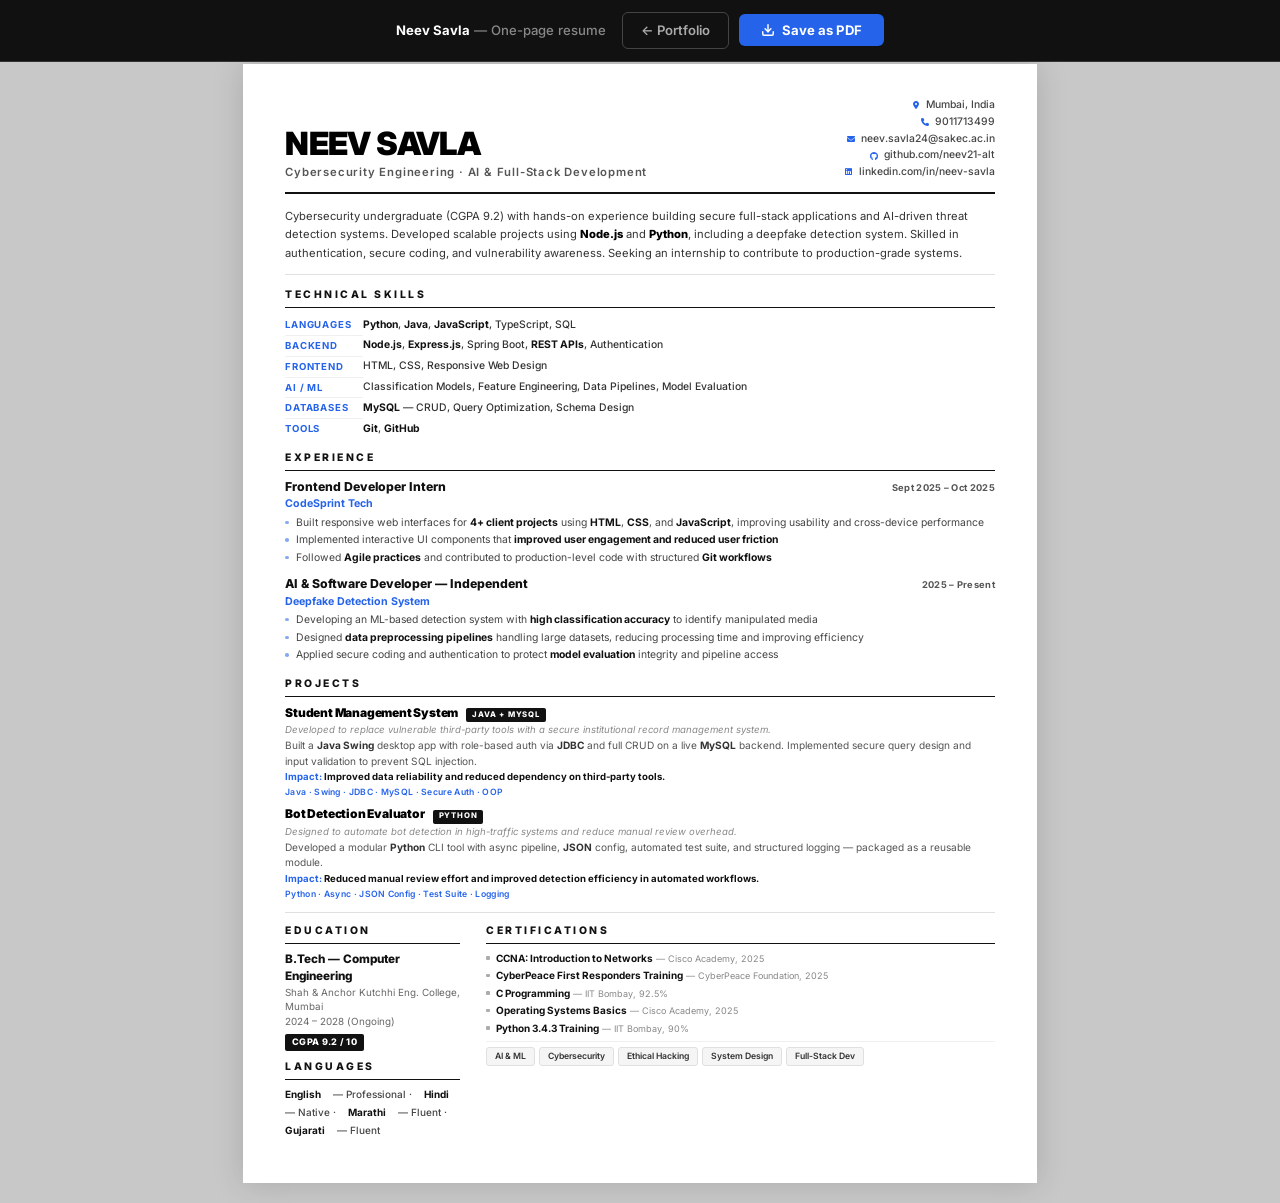
==== resume.html @ dff1e531 "feat: complete portfolio overhaul — new UI, skills section, certifications, resume page" ====
<!DOCTYPE html>
<html lang="en">
<head>
<meta charset="UTF-8">
<meta name="viewport" content="width=device-width, initial-scale=1.0">
<title>Neev Savla — Resume</title>
<link href="https://fonts.googleapis.com/css2?family=Inter:wght@300;400;500;600;700;800;900&display=swap" rel="stylesheet">
<link rel="stylesheet" href="https://cdnjs.cloudflare.com/ajax/libs/font-awesome/6.5.0/css/all.min.css">
<style>
  *{margin:0;padding:0;box-sizing:border-box}

  body{
    font-family:'Inter',sans-serif;
    background:#c8c8c8;
    color:#1a1a1a;
    line-height:1.42;
    -webkit-font-smoothing:antialiased;
  }

  .bar{
    position:fixed;top:0;left:0;right:0;z-index:100;
    display:flex;align-items:center;justify-content:center;gap:16px;
    padding:12px 24px;
    background:#111;border-bottom:1px solid #333;
  }
  .bar span{color:#888;font-size:.82rem;font-weight:500}
  .bar span b{color:#fff}
  .bar-btns { display:flex; gap:10px; align-items:center; }
  .btn-dl{
    display:inline-flex;align-items:center;gap:7px;
    padding:8px 22px;border-radius:6px;border:none;
    background:#2563eb;color:#fff;
    font-family:'Inter',sans-serif;font-size:.82rem;font-weight:700;
    cursor:pointer;transition:all .2s;text-decoration:none;
  }
  .btn-dl:hover{background:#1d4ed8;transform:translateY(-1px)}
  .btn-back{
    display:inline-flex;align-items:center;gap:7px;
    padding:8px 18px;border-radius:6px;border:1px solid #444;
    background:transparent;color:#aaa;
    font-family:'Inter',sans-serif;font-size:.82rem;font-weight:600;
    cursor:pointer;transition:all .2s;text-decoration:none;
  }
  .btn-back:hover{border-color:#888;color:#fff}

  .wrap{display:flex;justify-content:center;padding:64px 12px 20px}

  .resume{
    width:210mm;
    background:#fff;
    box-shadow:0 1px 30px rgba(0,0,0,.15);
    padding:34px 42px 36px;
    display:flex;flex-direction:column;
  }

  .hd{margin-bottom:13px;padding-bottom:12px;border-bottom:2.5px solid #111}
  .hd-row{display:flex;justify-content:space-between;align-items:flex-end;gap:16px}
  .hd-name{font-size:24pt;font-weight:900;color:#000;letter-spacing:-.6px;line-height:1}
  .hd-sub{font-size:8.5pt;font-weight:600;color:#555;margin-top:4px;letter-spacing:.8px}
  .hd-contact{
    display:flex;flex-direction:column;align-items:flex-end;gap:2px;
    font-size:7.8pt;color:#444;font-weight:500;text-align:right;
  }
  .hd-contact span{display:flex;align-items:center;gap:5px}
  .hd-contact i{font-size:6pt;color:#2563eb;width:10px;text-align:center;flex-shrink:0}
  .hd-contact a{color:#444;text-decoration:none}

  .summary{
    font-size:8.4pt;color:#333;line-height:1.65;
    margin-bottom:13px;
    padding-bottom:12px;
    border-bottom:1px solid #e0e0e0;
  }
  .summary b{color:#000;font-weight:800}

  .sec{margin-bottom:12px}
  .sec:last-child{margin-bottom:0}
  .sec-h{
    font-size:7.8pt;font-weight:800;
    text-transform:uppercase;letter-spacing:2.5px;
    color:#111;
    margin-bottom:7px;
    padding-bottom:4px;
    border-bottom:1.5px solid #111;
  }

  .sk-table{width:100%;border-collapse:collapse}
  .sk-table tr{vertical-align:top}
  .sk-table td{padding:2px 0;font-size:7.8pt;line-height:1.55}
  .sk-table td:first-child{
    width:76px;font-weight:700;color:#2563eb;
    font-size:7.2pt;text-transform:uppercase;letter-spacing:.8px;
    padding-right:12px;padding-top:3px;
  }
  .sk-table td:last-child{color:#333;font-weight:500}
  .sk-table td:last-child b{color:#111;font-weight:700}
  .sk-table tr+tr td:first-child{border-top:1px solid #f0f0f0}

  .exp{margin-bottom:9px}
  .exp:last-child{margin-bottom:0}
  .exp-top{display:flex;justify-content:space-between;align-items:baseline;gap:10px}
  .exp-role{font-size:9.2pt;font-weight:800;color:#111}
  .exp-date{
    font-size:7pt;font-weight:700;color:#555;
    white-space:nowrap;letter-spacing:.3px;
  }
  .exp-org{font-size:8pt;font-weight:700;color:#2563eb;margin:1px 0 3px}
  .exp ul{list-style:none;padding:0}
  .exp li{
    font-size:7.8pt;color:#444;line-height:1.6;
    padding-left:11px;position:relative;margin-bottom:1px;
  }
  .exp li::before{
    content:'';position:absolute;left:0;top:6px;
    width:3.5px;height:3.5px;border-radius:50%;
    background:#2563eb;opacity:.55;
  }
  .exp li b{color:#111;font-weight:700}

  .pj{margin-bottom:7px}
  .pj:last-child{margin-bottom:0}
  .pj-head{display:flex;align-items:baseline;gap:8px;margin-bottom:1px}
  .pj-name{font-size:9pt;font-weight:900;color:#000;letter-spacing:-.2px}
  .pj-tag{
    font-size:5.8pt;font-weight:800;
    padding:1.5px 6px;border-radius:2px;
    background:#111;color:#fff;
    text-transform:uppercase;letter-spacing:.8px;
    white-space:nowrap;
  }
  .pj-purpose{font-size:7.2pt;color:#888;font-style:italic;margin-bottom:1px;line-height:1.45}
  .pj-desc{font-size:7.6pt;color:#555;line-height:1.55}
  .pj-desc b{color:#333;font-weight:700}
  .pj-tech{
    font-size:6.5pt;font-weight:600;color:#2563eb;
    margin-top:2px;letter-spacing:.3px;
  }
  .pj-impact{font-size:7.2pt;color:#111;font-weight:700;margin-top:1px}
  .pj-impact span{color:#2563eb}

  .bottom{
    margin-top:auto;
    display:grid;
    grid-template-columns:175px 1fr;
    gap:0 26px;
    padding-top:11px;
    border-top:1px solid #e0e0e0;
    padding-bottom:10px;
  }
  .edu-degree{font-size:8.8pt;font-weight:800;color:#111}
  .edu-school{font-size:7.4pt;color:#666;line-height:1.45;margin-top:1px}
  .edu-gpa{
    display:inline-block;font-size:6.8pt;font-weight:800;
    padding:2px 7px;border-radius:2px;
    background:#111;color:#fff;
    margin-top:3px;letter-spacing:.3px;
  }
  .lang-inline{
    display:flex;flex-wrap:wrap;gap:4px 12px;
    font-size:7.5pt;color:#444;font-weight:500;
  }
  .lang-inline span{color:#111;font-weight:700}

  .cert-item{
    font-size:7.5pt;color:#444;line-height:1.55;
    padding-left:10px;position:relative;margin-bottom:2px;
  }
  .cert-item:last-child{margin-bottom:0}
  .cert-item::before{
    content:'';position:absolute;left:0;top:5.5px;
    width:3.5px;height:3.5px;border-radius:1px;
    background:#111;opacity:.35;
  }
  .cert-item b{color:#111;font-weight:700}
  .cert-sub{color:#888;font-weight:400;font-size:6.8pt}

  .int-row{
    display:flex;flex-wrap:wrap;gap:4px;margin-top:5px;
    padding-top:5px;border-top:1px solid #f0f0f0;
  }
  .int-chip{
    font-size:6.5pt;font-weight:600;
    padding:2px 8px;border-radius:3px;
    background:#f5f5f5;color:#333;
    border:1px solid #e0e0e0;
  }

  @media print{
    body{background:#fff}
    .bar{display:none!important}
    .wrap{padding:0}
    .resume{box-shadow:none;width:100%;padding:10mm 14mm}
    .hd-contact a{color:#444}
    @page{size:A4;margin:0}
  }
</style>
</head>
<body>

<div class="bar">
  <span><b>Neev Savla</b> — One-page resume</span>
  <div class="bar-btns">
    <a href="index.html" class="btn-back">← Portfolio</a>
    <button class="btn-dl" onclick="window.print()">
      <svg width="14" height="14" viewBox="0 0 24 24" fill="none" stroke="currentColor" stroke-width="2.5" stroke-linecap="round" stroke-linejoin="round"><path d="M21 15v4a2 2 0 0 1-2 2H5a2 2 0 0 1-2-2v-4"/><polyline points="7 10 12 15 17 10"/><line x1="12" y1="15" x2="12" y2="3"/></svg>
      Save as PDF
    </button>
  </div>
</div>

<div class="wrap">
<div class="resume">

  <div class="hd">
    <div class="hd-row">
      <div>
        <div class="hd-name">NEEV SAVLA</div>
        <div class="hd-sub">Cybersecurity Engineering · AI &amp; Full-Stack Development</div>
      </div>
      <div class="hd-contact">
        <span><i class="fa-solid fa-location-dot"></i> Mumbai, India</span>
        <span><i class="fa-solid fa-phone"></i> 9011713499</span>
        <span><i class="fa-solid fa-envelope"></i> neev.savla24@sakec.ac.in</span>
        <span><i class="fa-brands fa-github"></i> github.com/neev21-alt</span>
        <span><i class="fa-brands fa-linkedin"></i> linkedin.com/in/neev-savla</span>
      </div>
    </div>
  </div>

  <p class="summary">
    Cybersecurity undergraduate (CGPA 9.2) with hands-on experience building secure full-stack applications and AI-driven threat detection systems. Developed scalable projects using <b>Node.js</b> and <b>Python</b>, including a deepfake detection system. Skilled in authentication, secure coding, and vulnerability awareness. Seeking an internship to contribute to production-grade systems.
  </p>

  <div class="sec">
    <div class="sec-h">Technical Skills</div>
    <table class="sk-table">
      <tr>
        <td>Languages</td>
        <td><b>Python</b>, <b>Java</b>, <b>JavaScript</b>, TypeScript, SQL</td>
      </tr>
      <tr>
        <td>Backend</td>
        <td><b>Node.js</b>, <b>Express.js</b>, Spring Boot, <b>REST APIs</b>, Authentication</td>
      </tr>
      <tr>
        <td>Frontend</td>
        <td>HTML, CSS, Responsive Web Design</td>
      </tr>
      <tr>
        <td>AI / ML</td>
        <td>Classification Models, Feature Engineering, Data Pipelines, Model Evaluation</td>
      </tr>
      <tr>
        <td>Databases</td>
        <td><b>MySQL</b> — CRUD, Query Optimization, Schema Design</td>
      </tr>
      <tr>
        <td>Tools</td>
        <td><b>Git</b>, <b>GitHub</b></td>
      </tr>
    </table>
  </div>

  <div class="sec">
    <div class="sec-h">Experience</div>

    <div class="exp">
      <div class="exp-top">
        <span class="exp-role">Frontend Developer Intern</span>
        <span class="exp-date">Sept 2025 – Oct 2025</span>
      </div>
      <div class="exp-org">CodeSprint Tech</div>
      <ul>
        <li>Built responsive web interfaces for <b>4+ client projects</b> using <b>HTML</b>, <b>CSS</b>, and <b>JavaScript</b>, improving usability and cross-device performance</li>
        <li>Implemented interactive UI components that <b>improved user engagement and reduced user friction</b></li>
        <li>Followed <b>Agile practices</b> and contributed to production-level code with structured <b>Git workflows</b></li>
      </ul>
    </div>

    <div class="exp">
      <div class="exp-top">
        <span class="exp-role">AI &amp; Software Developer — Independent</span>
        <span class="exp-date">2025 – Present</span>
      </div>
      <div class="exp-org">Deepfake Detection System</div>
      <ul>
        <li>Developing an ML-based detection system with <b>high classification accuracy</b> to identify manipulated media</li>
        <li>Designed <b>data preprocessing pipelines</b> handling large datasets, reducing processing time and improving efficiency</li>
        <li>Applied secure coding and authentication to protect <b>model evaluation</b> integrity and pipeline access</li>
      </ul>
    </div>
  </div>

  <div class="sec">
    <div class="sec-h">Projects</div>

    <div class="pj">
      <div class="pj-head">
        <span class="pj-name">Student Management System</span>
        <span class="pj-tag">Java + MySQL</span>
      </div>
      <div class="pj-purpose">Developed to replace vulnerable third-party tools with a secure institutional record management system.</div>
      <p class="pj-desc">
        Built a <b>Java Swing</b> desktop app with role-based auth via <b>JDBC</b> and full CRUD on a live <b>MySQL</b> backend. Implemented secure query design and input validation to prevent SQL injection.
      </p>
      <div class="pj-impact"><span>Impact:</span> Improved data reliability and reduced dependency on third-party tools.</div>
      <div class="pj-tech">Java · Swing · JDBC · MySQL · Secure Auth · OOP</div>
    </div>

    <div class="pj">
      <div class="pj-head">
        <span class="pj-name">Bot Detection Evaluator</span>
        <span class="pj-tag">Python</span>
      </div>
      <div class="pj-purpose">Designed to automate bot detection in high-traffic systems and reduce manual review overhead.</div>
      <p class="pj-desc">
        Developed a modular <b>Python</b> CLI tool with async pipeline, <b>JSON</b> config, automated test suite, and structured logging — packaged as a reusable module.
      </p>
      <div class="pj-impact"><span>Impact:</span> Reduced manual review effort and improved detection efficiency in automated workflows.</div>
      <div class="pj-tech">Python · Async · JSON Config · Test Suite · Logging</div>
    </div>
  </div>

  <div class="bottom">

    <div>
      <div class="sec-h">Education</div>
      <div class="edu-degree">B.Tech — Computer Engineering</div>
      <div class="edu-school">Shah &amp; Anchor Kutchhi Eng. College, Mumbai<br>2024 – 2028 (Ongoing)</div>
      <span class="edu-gpa">CGPA 9.2 / 10</span>

      <div style="margin-top:9px">
        <div class="sec-h">Languages</div>
        <div class="lang-inline"><span>English</span> — Professional · <span>Hindi</span> — Native · <span>Marathi</span> — Fluent · <span>Gujarati</span> — Fluent</div>
      </div>
    </div>

    <div>
      <div class="sec-h">Certifications</div>
      <div class="cert-item"><b>CCNA: Introduction to Networks</b> <span class="cert-sub">— Cisco Academy, 2025</span></div>
      <div class="cert-item"><b>CyberPeace First Responders Training</b> <span class="cert-sub">— CyberPeace Foundation, 2025</span></div>
      <div class="cert-item"><b>C Programming</b> <span class="cert-sub">— IIT Bombay, 92.5%</span></div>
      <div class="cert-item"><b>Operating Systems Basics</b> <span class="cert-sub">— Cisco Academy, 2025</span></div>
      <div class="cert-item"><b>Python 3.4.3 Training</b> <span class="cert-sub">— IIT Bombay, 90%</span></div>

      <div class="int-row">
        <span class="int-chip">AI &amp; ML</span>
        <span class="int-chip">Cybersecurity</span>
        <span class="int-chip">Ethical Hacking</span>
        <span class="int-chip">System Design</span>
        <span class="int-chip">Full-Stack Dev</span>
      </div>
    </div>

  </div>

</div>
</div>

</body>
</html>
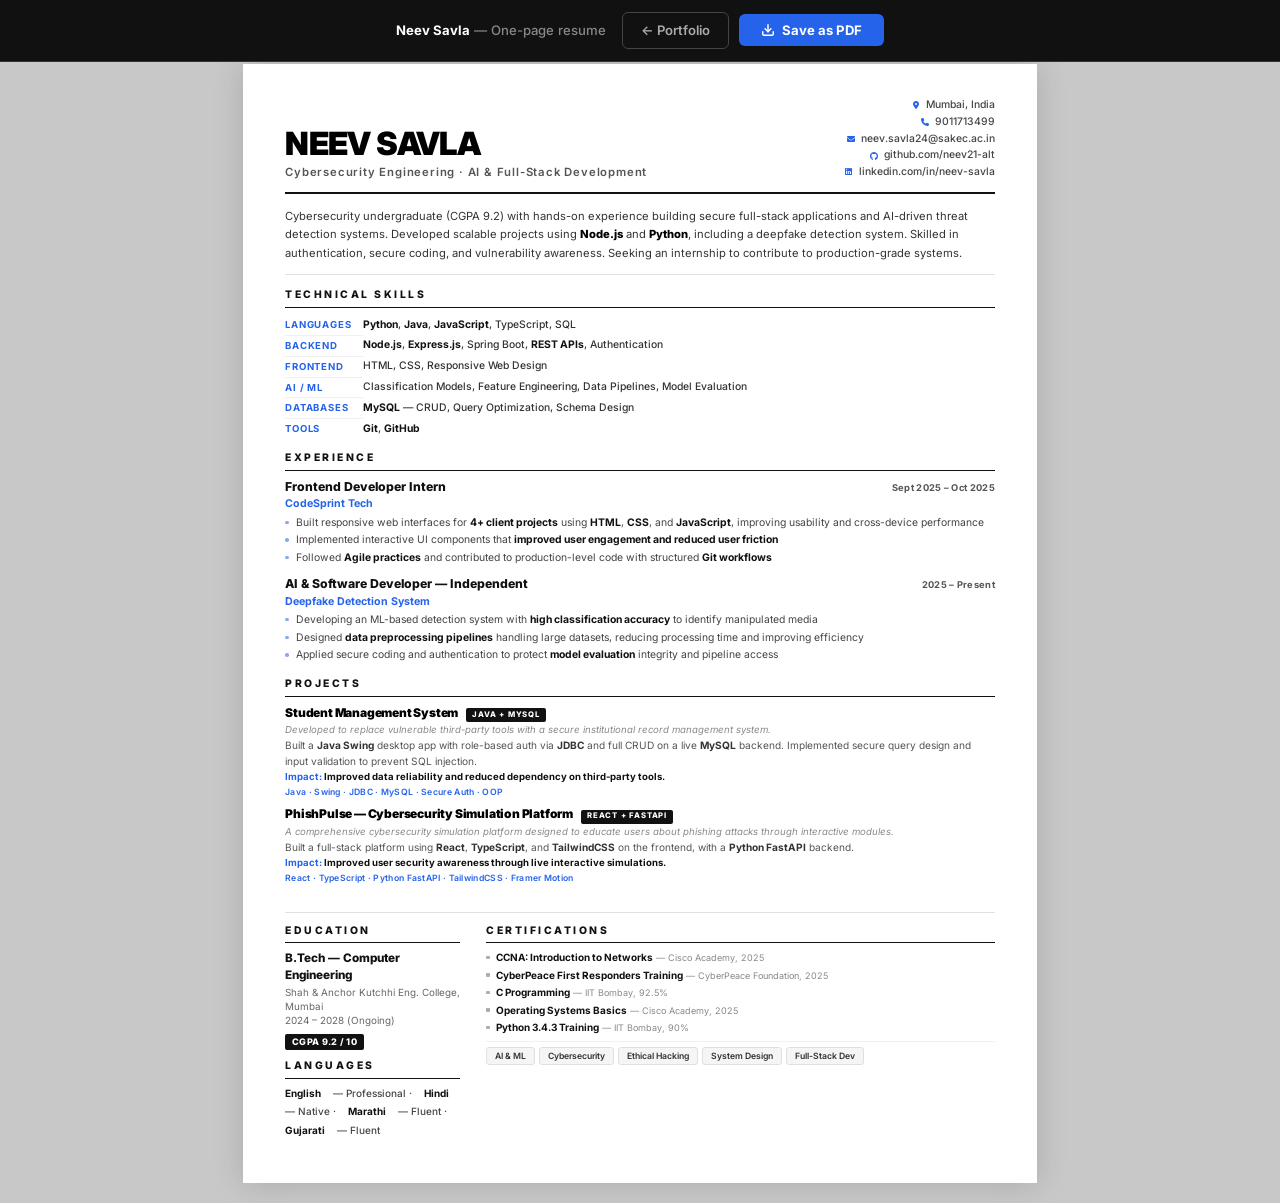
==== commit 9d0db0a8: "Update portfolio content to align with new positioning" ====
--- a/resume.html
+++ b/resume.html
@@ -3,6 +3,7 @@
 <head>
 <meta charset="UTF-8">
 <meta name="viewport" content="width=device-width, initial-scale=1.0">
+<link rel="icon" href="favicon.svg" type="image/svg+xml" />
 <title>Neev Savla — Resume</title>
 <link href="https://fonts.googleapis.com/css2?family=Inter:wght@300;400;500;600;700;800;900&display=swap" rel="stylesheet">
 <link rel="stylesheet" href="https://cdnjs.cloudflare.com/ajax/libs/font-awesome/6.5.0/css/all.min.css">
@@ -46,11 +47,13 @@
   .wrap{display:flex;justify-content:center;padding:64px 12px 20px}
 
   .resume{
-    width:210mm;
+    width:100%;
+    max-width:210mm;
     background:#fff;
     box-shadow:0 1px 30px rgba(0,0,0,.15);
     padding:34px 42px 36px;
     display:flex;flex-direction:column;
+    min-height:296mm;
   }
 
   .hd{margin-bottom:13px;padding-bottom:12px;border-bottom:2.5px solid #111}
@@ -185,13 +188,31 @@
     border:1px solid #e0e0e0;
   }
 
+  @media (max-width: 768px) {
+    .bar { padding: 10px 15px; flex-wrap: wrap; text-align: center; }
+    .bar span { display: none; }
+    .wrap { padding: 50px 0 0; }
+    .resume { padding: 1.5rem; box-shadow: none; border-radius: 0; }
+    .hd-row { flex-direction: column; align-items: center; text-align: center; }
+    .hd-contact { align-items: center; text-align: center; margin-top: 10px; }
+    .bottom { grid-template-columns: 1fr; gap: 20px; }
+    .sk-table td:first-child { width: 60px; font-size: 6.5pt; }
+    .hd-name { font-size: 20pt; }
+    .exp-top { flex-direction: column; gap: 2px; }
+    .pj-head { flex-direction: column; gap: 4px; }
+    .pj-tag { align-self: flex-start; }
+  }
+
   @media print{
     body{background:#fff}
     .bar{display:none!important}
     .wrap{padding:0}
-    .resume{box-shadow:none;width:100%;padding:10mm 14mm}
+    .resume{box-shadow:none;width:100%;padding:10mm 14mm;min-height:auto;}
     .hd-contact a{color:#444}
     @page{size:A4;margin:0}
+    .hd-row { flex-direction: row; align-items: flex-end; text-align: left; }
+    .hd-contact { align-items: flex-end; text-align: right; }
+    .bottom { grid-template-columns: 175px 1fr; }
   }
 </style>
 </head>
@@ -309,15 +330,15 @@
 
     <div class="pj">
       <div class="pj-head">
-        <span class="pj-name">Bot Detection Evaluator</span>
-        <span class="pj-tag">Python</span>
-      </div>
-      <div class="pj-purpose">Designed to automate bot detection in high-traffic systems and reduce manual review overhead.</div>
+        <span class="pj-name">PhishPulse — Cybersecurity Simulation Platform</span>
+        <span class="pj-tag">React + FastAPI</span>
+      </div>
+      <div class="pj-purpose">A comprehensive cybersecurity simulation platform designed to educate users about phishing attacks through interactive modules.</div>
       <p class="pj-desc">
-        Developed a modular <b>Python</b> CLI tool with async pipeline, <b>JSON</b> config, automated test suite, and structured logging — packaged as a reusable module.
+        Built a full-stack platform using <b>React</b>, <b>TypeScript</b>, and <b>TailwindCSS</b> on the frontend, with a <b>Python FastAPI</b> backend.
       </p>
-      <div class="pj-impact"><span>Impact:</span> Reduced manual review effort and improved detection efficiency in automated workflows.</div>
-      <div class="pj-tech">Python · Async · JSON Config · Test Suite · Logging</div>
+      <div class="pj-impact"><span>Impact:</span> Improved user security awareness through live interactive simulations.</div>
+      <div class="pj-tech">React · TypeScript · Python FastAPI · TailwindCSS · Framer Motion</div>
     </div>
   </div>
 
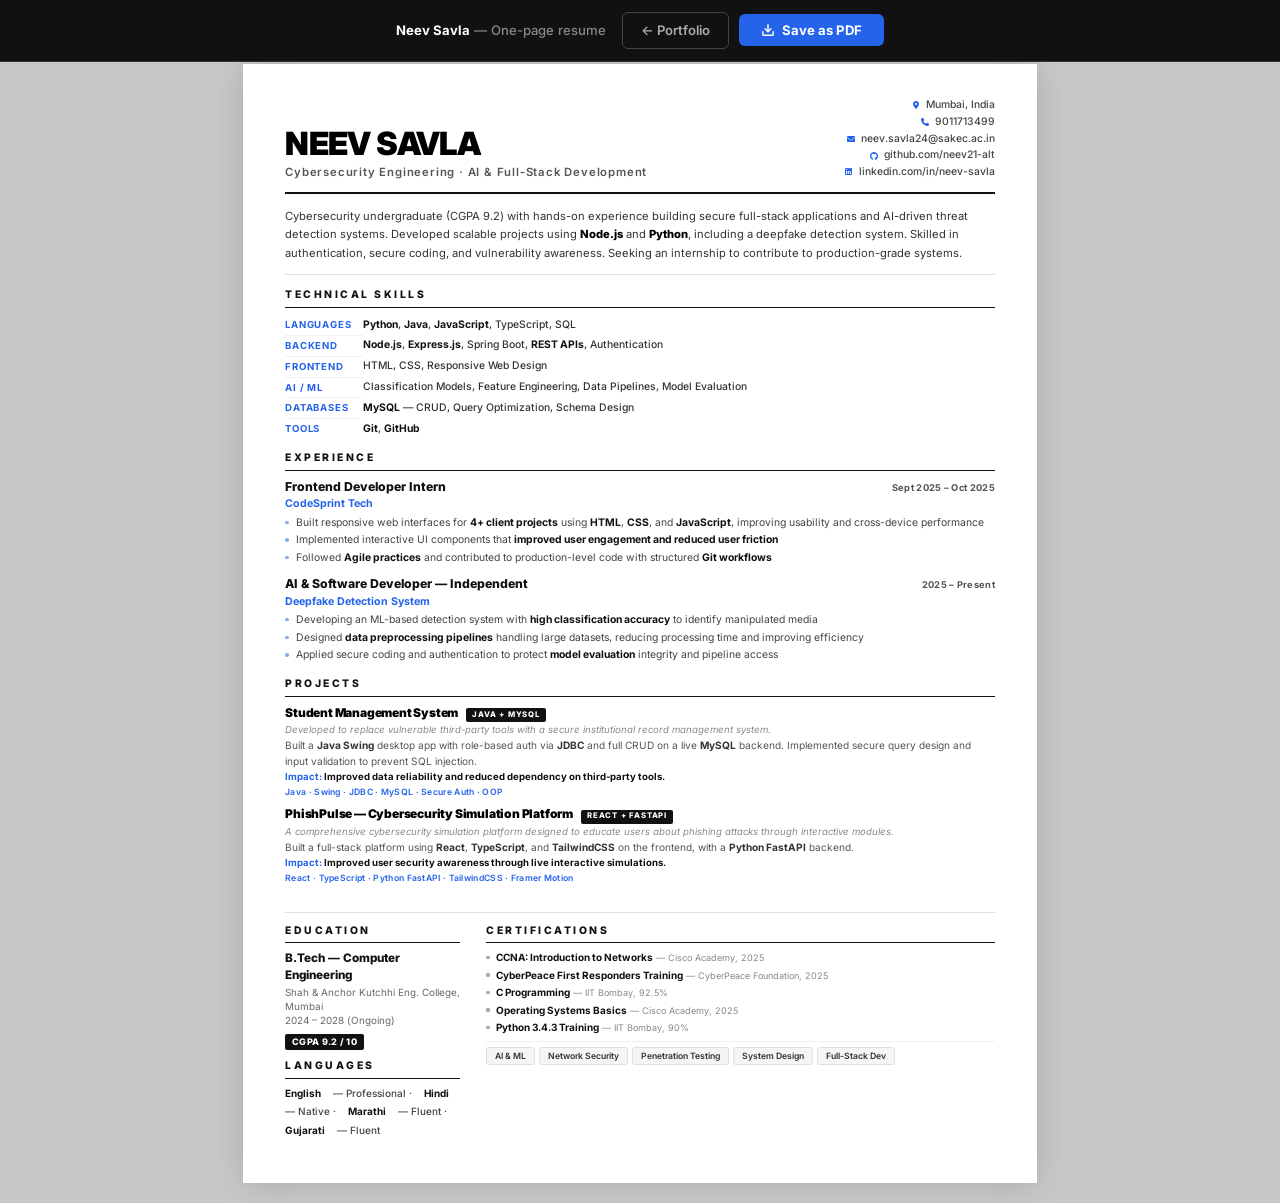
==== commit 55337e33: "Update skills to be more specific and add APIs & Tools card" ====
--- a/resume.html
+++ b/resume.html
@@ -366,8 +366,8 @@
 
       <div class="int-row">
         <span class="int-chip">AI &amp; ML</span>
-        <span class="int-chip">Cybersecurity</span>
-        <span class="int-chip">Ethical Hacking</span>
+        <span class="int-chip">Network Security</span>
+        <span class="int-chip">Penetration Testing</span>
         <span class="int-chip">System Design</span>
         <span class="int-chip">Full-Stack Dev</span>
       </div>
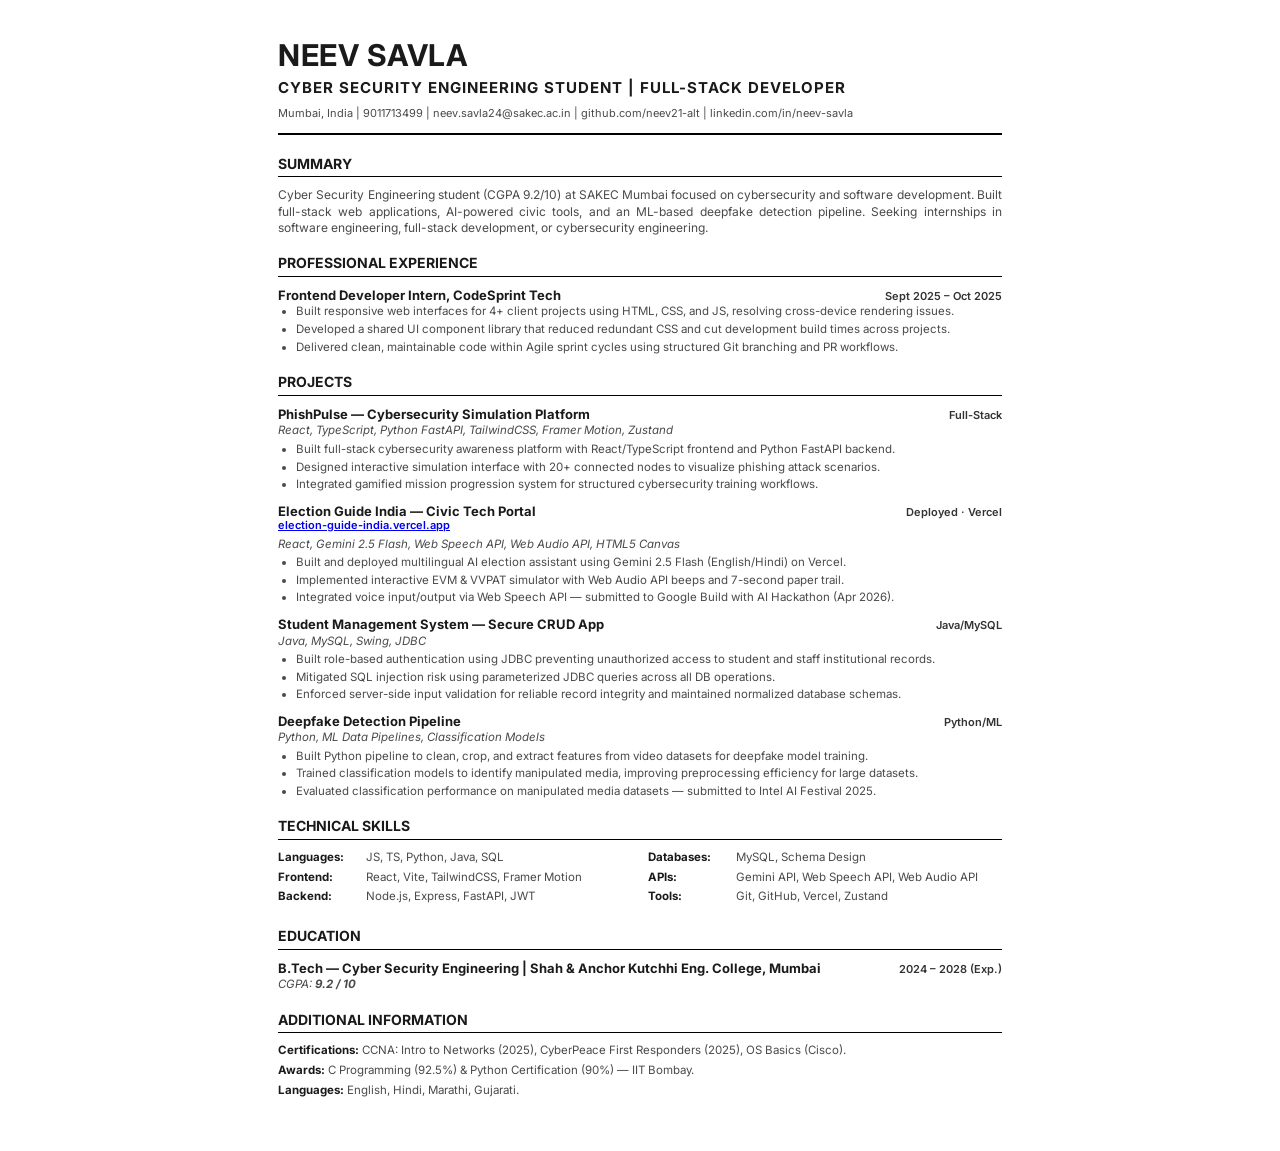
==== commit 7fdd9655: "Redesign and update resume.html with new clean layout" ====
--- a/resume.html
+++ b/resume.html
@@ -1,382 +1,184 @@
 <!DOCTYPE html>
 <html lang="en">
 <head>
-<meta charset="UTF-8">
-<meta name="viewport" content="width=device-width, initial-scale=1.0">
-<link rel="icon" href="favicon.svg" type="image/svg+xml" />
-<title>Neev Savla — Resume</title>
-<link href="https://fonts.googleapis.com/css2?family=Inter:wght@300;400;500;600;700;800;900&display=swap" rel="stylesheet">
-<link rel="stylesheet" href="https://cdnjs.cloudflare.com/ajax/libs/font-awesome/6.5.0/css/all.min.css">
-<style>
-  *{margin:0;padding:0;box-sizing:border-box}
-
-  body{
-    font-family:'Inter',sans-serif;
-    background:#c8c8c8;
-    color:#1a1a1a;
-    line-height:1.42;
-    -webkit-font-smoothing:antialiased;
-  }
-
-  .bar{
-    position:fixed;top:0;left:0;right:0;z-index:100;
-    display:flex;align-items:center;justify-content:center;gap:16px;
-    padding:12px 24px;
-    background:#111;border-bottom:1px solid #333;
-  }
-  .bar span{color:#888;font-size:.82rem;font-weight:500}
-  .bar span b{color:#fff}
-  .bar-btns { display:flex; gap:10px; align-items:center; }
-  .btn-dl{
-    display:inline-flex;align-items:center;gap:7px;
-    padding:8px 22px;border-radius:6px;border:none;
-    background:#2563eb;color:#fff;
-    font-family:'Inter',sans-serif;font-size:.82rem;font-weight:700;
-    cursor:pointer;transition:all .2s;text-decoration:none;
-  }
-  .btn-dl:hover{background:#1d4ed8;transform:translateY(-1px)}
-  .btn-back{
-    display:inline-flex;align-items:center;gap:7px;
-    padding:8px 18px;border-radius:6px;border:1px solid #444;
-    background:transparent;color:#aaa;
-    font-family:'Inter',sans-serif;font-size:.82rem;font-weight:600;
-    cursor:pointer;transition:all .2s;text-decoration:none;
-  }
-  .btn-back:hover{border-color:#888;color:#fff}
-
-  .wrap{display:flex;justify-content:center;padding:64px 12px 20px}
-
-  .resume{
-    width:100%;
-    max-width:210mm;
-    background:#fff;
-    box-shadow:0 1px 30px rgba(0,0,0,.15);
-    padding:34px 42px 36px;
-    display:flex;flex-direction:column;
-    min-height:296mm;
-  }
-
-  .hd{margin-bottom:13px;padding-bottom:12px;border-bottom:2.5px solid #111}
-  .hd-row{display:flex;justify-content:space-between;align-items:flex-end;gap:16px}
-  .hd-name{font-size:24pt;font-weight:900;color:#000;letter-spacing:-.6px;line-height:1}
-  .hd-sub{font-size:8.5pt;font-weight:600;color:#555;margin-top:4px;letter-spacing:.8px}
-  .hd-contact{
-    display:flex;flex-direction:column;align-items:flex-end;gap:2px;
-    font-size:7.8pt;color:#444;font-weight:500;text-align:right;
-  }
-  .hd-contact span{display:flex;align-items:center;gap:5px}
-  .hd-contact i{font-size:6pt;color:#2563eb;width:10px;text-align:center;flex-shrink:0}
-  .hd-contact a{color:#444;text-decoration:none}
-
-  .summary{
-    font-size:8.4pt;color:#333;line-height:1.65;
-    margin-bottom:13px;
-    padding-bottom:12px;
-    border-bottom:1px solid #e0e0e0;
-  }
-  .summary b{color:#000;font-weight:800}
-
-  .sec{margin-bottom:12px}
-  .sec:last-child{margin-bottom:0}
-  .sec-h{
-    font-size:7.8pt;font-weight:800;
-    text-transform:uppercase;letter-spacing:2.5px;
-    color:#111;
-    margin-bottom:7px;
-    padding-bottom:4px;
-    border-bottom:1.5px solid #111;
-  }
-
-  .sk-table{width:100%;border-collapse:collapse}
-  .sk-table tr{vertical-align:top}
-  .sk-table td{padding:2px 0;font-size:7.8pt;line-height:1.55}
-  .sk-table td:first-child{
-    width:76px;font-weight:700;color:#2563eb;
-    font-size:7.2pt;text-transform:uppercase;letter-spacing:.8px;
-    padding-right:12px;padding-top:3px;
-  }
-  .sk-table td:last-child{color:#333;font-weight:500}
-  .sk-table td:last-child b{color:#111;font-weight:700}
-  .sk-table tr+tr td:first-child{border-top:1px solid #f0f0f0}
-
-  .exp{margin-bottom:9px}
-  .exp:last-child{margin-bottom:0}
-  .exp-top{display:flex;justify-content:space-between;align-items:baseline;gap:10px}
-  .exp-role{font-size:9.2pt;font-weight:800;color:#111}
-  .exp-date{
-    font-size:7pt;font-weight:700;color:#555;
-    white-space:nowrap;letter-spacing:.3px;
-  }
-  .exp-org{font-size:8pt;font-weight:700;color:#2563eb;margin:1px 0 3px}
-  .exp ul{list-style:none;padding:0}
-  .exp li{
-    font-size:7.8pt;color:#444;line-height:1.6;
-    padding-left:11px;position:relative;margin-bottom:1px;
-  }
-  .exp li::before{
-    content:'';position:absolute;left:0;top:6px;
-    width:3.5px;height:3.5px;border-radius:50%;
-    background:#2563eb;opacity:.55;
-  }
-  .exp li b{color:#111;font-weight:700}
-
-  .pj{margin-bottom:7px}
-  .pj:last-child{margin-bottom:0}
-  .pj-head{display:flex;align-items:baseline;gap:8px;margin-bottom:1px}
-  .pj-name{font-size:9pt;font-weight:900;color:#000;letter-spacing:-.2px}
-  .pj-tag{
-    font-size:5.8pt;font-weight:800;
-    padding:1.5px 6px;border-radius:2px;
-    background:#111;color:#fff;
-    text-transform:uppercase;letter-spacing:.8px;
-    white-space:nowrap;
-  }
-  .pj-purpose{font-size:7.2pt;color:#888;font-style:italic;margin-bottom:1px;line-height:1.45}
-  .pj-desc{font-size:7.6pt;color:#555;line-height:1.55}
-  .pj-desc b{color:#333;font-weight:700}
-  .pj-tech{
-    font-size:6.5pt;font-weight:600;color:#2563eb;
-    margin-top:2px;letter-spacing:.3px;
-  }
-  .pj-impact{font-size:7.2pt;color:#111;font-weight:700;margin-top:1px}
-  .pj-impact span{color:#2563eb}
-
-  .bottom{
-    margin-top:auto;
-    display:grid;
-    grid-template-columns:175px 1fr;
-    gap:0 26px;
-    padding-top:11px;
-    border-top:1px solid #e0e0e0;
-    padding-bottom:10px;
-  }
-  .edu-degree{font-size:8.8pt;font-weight:800;color:#111}
-  .edu-school{font-size:7.4pt;color:#666;line-height:1.45;margin-top:1px}
-  .edu-gpa{
-    display:inline-block;font-size:6.8pt;font-weight:800;
-    padding:2px 7px;border-radius:2px;
-    background:#111;color:#fff;
-    margin-top:3px;letter-spacing:.3px;
-  }
-  .lang-inline{
-    display:flex;flex-wrap:wrap;gap:4px 12px;
-    font-size:7.5pt;color:#444;font-weight:500;
-  }
-  .lang-inline span{color:#111;font-weight:700}
-
-  .cert-item{
-    font-size:7.5pt;color:#444;line-height:1.55;
-    padding-left:10px;position:relative;margin-bottom:2px;
-  }
-  .cert-item:last-child{margin-bottom:0}
-  .cert-item::before{
-    content:'';position:absolute;left:0;top:5.5px;
-    width:3.5px;height:3.5px;border-radius:1px;
-    background:#111;opacity:.35;
-  }
-  .cert-item b{color:#111;font-weight:700}
-  .cert-sub{color:#888;font-weight:400;font-size:6.8pt}
-
-  .int-row{
-    display:flex;flex-wrap:wrap;gap:4px;margin-top:5px;
-    padding-top:5px;border-top:1px solid #f0f0f0;
-  }
-  .int-chip{
-    font-size:6.5pt;font-weight:600;
-    padding:2px 8px;border-radius:3px;
-    background:#f5f5f5;color:#333;
-    border:1px solid #e0e0e0;
-  }
-
-  @media (max-width: 768px) {
-    .bar { padding: 10px 15px; flex-wrap: wrap; text-align: center; }
-    .bar span { display: none; }
-    .wrap { padding: 50px 0 0; }
-    .resume { padding: 1.5rem; box-shadow: none; border-radius: 0; }
-    .hd-row { flex-direction: column; align-items: center; text-align: center; }
-    .hd-contact { align-items: center; text-align: center; margin-top: 10px; }
-    .bottom { grid-template-columns: 1fr; gap: 20px; }
-    .sk-table td:first-child { width: 60px; font-size: 6.5pt; }
-    .hd-name { font-size: 20pt; }
-    .exp-top { flex-direction: column; gap: 2px; }
-    .pj-head { flex-direction: column; gap: 4px; }
-    .pj-tag { align-self: flex-start; }
-  }
-
-  @media print{
-    body{background:#fff}
-    .bar{display:none!important}
-    .wrap{padding:0}
-    .resume{box-shadow:none;width:100%;padding:10mm 14mm;min-height:auto;}
-    .hd-contact a{color:#444}
-    @page{size:A4;margin:0}
-    .hd-row { flex-direction: row; align-items: flex-end; text-align: left; }
-    .hd-contact { align-items: flex-end; text-align: right; }
-    .bottom { grid-template-columns: 175px 1fr; }
-  }
-</style>
+    <meta charset="UTF-8">
+    <meta name="viewport" content="width=device-width, initial-scale=1.0">
+    <title>Neev Savla - Resume</title>
+    <link href="https://fonts.googleapis.com/css2?family=Inter:wght@400;600;700&display=swap" rel="stylesheet">
+    <style>
+        :root {
+            --primary-text: #1a1a1a;
+            --secondary-text: #4a4a4a;
+            --line-color: #000;
+            --margin: 35px;
+        }
+        * { box-sizing: border-box; margin: 0; padding: 0; }
+        body {
+            font-family: 'Inter', sans-serif;
+            color: var(--primary-text);
+            line-height: 1.35;
+            background: #fff;
+        }
+        .a4-page {
+            width: 794px;
+            padding: var(--margin);
+            margin: 0 auto;
+        }
+        header { margin-bottom: 20px; }
+        h1 { font-size: 30px; font-weight: 700; text-transform: uppercase; margin-bottom: 2px; letter-spacing: 0.5px; }
+        .role { font-size: 15px; font-weight: 700; text-transform: uppercase; margin-bottom: 8px; letter-spacing: 1px; }
+        .contact-info { font-size: 11px; color: var(--secondary-text); margin-bottom: 12px; }
+        .header-line { border-bottom: 2.5px solid var(--line-color); margin-bottom: 18px; }
+        
+        section { margin-bottom: 18px; }
+        h2 { font-size: 14px; font-weight: 700; text-transform: uppercase; border-bottom: 1.5px solid var(--line-color); padding-bottom: 3px; margin-bottom: 10px; }
+        
+        .summary p { font-size: 12px; text-align: justify; color: var(--secondary-text); }
+        
+        .item { margin-bottom: 10px; }
+        .item-header { display: flex; justify-content: space-between; align-items: baseline; }
+        .item-title { font-size: 13px; font-weight: 700; }
+        .date { font-size: 11px; font-weight: 600; color: #333; }
+        .sub-title { font-size: 11.5px; color: var(--secondary-text); font-style: italic; margin-bottom: 3px; }
+        
+        .project-link { display: block; font-size: 11px; color: #0000ee; text-decoration: underline; margin-top: -2px; margin-bottom: 4px; font-weight: 600; }
+        
+        ul { list-style-type: disc; margin-left: 18px; font-size: 11.5px; color: var(--secondary-text); }
+        li { margin-bottom: 2px; }
+        
+        .skills-container {
+            display: grid;
+            grid-template-columns: 1fr 1fr;
+            gap: 15px;
+            font-size: 11.5px;
+            color: var(--secondary-text);
+        }
+        .skills-item { margin-bottom: 4px; }
+        .skills-item strong { color: var(--primary-text); width: 85px; display: inline-block; }
+        
+        .additional-info div { margin-bottom: 4px; font-size: 11.5px; color: var(--secondary-text); }
+        .additional-info strong { color: var(--primary-text); }
+        
+        a { color: inherit; text-decoration: none; }
+    </style>
 </head>
 <body>
+    <div class="a4-page">
+        <header>
+            <h1>Neev Savla</h1>
+            <div class="role">CYBER SECURITY ENGINEERING STUDENT  |  FULL-STACK DEVELOPER</div>
+            <div class="contact-info">
+                Mumbai, India  |  9011713499  |  <a href="mailto:neev.savla24@sakec.ac.in">neev.savla24@sakec.ac.in</a>  |  github.com/neev21-alt  |  linkedin.com/in/neev-savla
+            </div>
+            <div class="header-line"></div>
+        </header>
 
-<div class="bar">
-  <span><b>Neev Savla</b> — One-page resume</span>
-  <div class="bar-btns">
-    <a href="index.html" class="btn-back">← Portfolio</a>
-    <button class="btn-dl" onclick="window.print()">
-      <svg width="14" height="14" viewBox="0 0 24 24" fill="none" stroke="currentColor" stroke-width="2.5" stroke-linecap="round" stroke-linejoin="round"><path d="M21 15v4a2 2 0 0 1-2 2H5a2 2 0 0 1-2-2v-4"/><polyline points="7 10 12 15 17 10"/><line x1="12" y1="15" x2="12" y2="3"/></svg>
-      Save as PDF
-    </button>
-  </div>
-</div>
+        <section class="summary">
+            <h2>Summary</h2>
+            <p>Cyber Security Engineering student (CGPA 9.2/10) at SAKEC Mumbai focused on cybersecurity and software development. Built full-stack web applications, AI-powered civic tools, and an ML-based deepfake detection pipeline. Seeking internships in software engineering, full-stack development, or cybersecurity engineering.</p>
+        </section>
 
-<div class="wrap">
-<div class="resume">
+        <section>
+            <h2>Professional Experience</h2>
+            <div class="item">
+                <div class="item-header">
+                    <div class="item-title">Frontend Developer Intern, CodeSprint Tech</div>
+                    <div class="date">Sept 2025 – Oct 2025</div>
+                </div>
+                <ul>
+                    <li>Built responsive web interfaces for 4+ client projects using HTML, CSS, and JS, resolving cross-device rendering issues.</li>
+                    <li>Developed a shared UI component library that reduced redundant CSS and cut development build times across projects.</li>
+                    <li>Delivered clean, maintainable code within Agile sprint cycles using structured Git branching and PR workflows.</li>
+                </ul>
+            </div>
+        </section>
 
-  <div class="hd">
-    <div class="hd-row">
-      <div>
-        <div class="hd-name">NEEV SAVLA</div>
-        <div class="hd-sub">Cybersecurity Engineering · AI &amp; Full-Stack Development</div>
-      </div>
-      <div class="hd-contact">
-        <span><i class="fa-solid fa-location-dot"></i> Mumbai, India</span>
-        <span><i class="fa-solid fa-phone"></i> 9011713499</span>
-        <span><i class="fa-solid fa-envelope"></i> neev.savla24@sakec.ac.in</span>
-        <span><i class="fa-brands fa-github"></i> github.com/neev21-alt</span>
-        <span><i class="fa-brands fa-linkedin"></i> linkedin.com/in/neev-savla</span>
-      </div>
+        <section>
+            <h2>Projects</h2>
+            <div class="item">
+                <div class="item-header">
+                    <div class="item-title">PhishPulse — Cybersecurity Simulation Platform</div>
+                    <div class="date">Full-Stack</div>
+                </div>
+                <div class="sub-title">React, TypeScript, Python FastAPI, TailwindCSS, Framer Motion, Zustand</div>
+                <ul>
+                    <li>Built full-stack cybersecurity awareness platform with React/TypeScript frontend and Python FastAPI backend.</li>
+                    <li>Designed interactive simulation interface with 20+ connected nodes to visualize phishing attack scenarios.</li>
+                    <li>Integrated gamified mission progression system for structured cybersecurity training workflows.</li>
+                </ul>
+            </div>
+            <div class="item">
+                <div class="item-header">
+                    <div class="item-title">Election Guide India — Civic Tech Portal</div>
+                    <div class="date">Deployed · Vercel</div>
+                </div>
+                <a href="https://election-guide-india.vercel.app" class="project-link">election-guide-india.vercel.app</a>
+                <div class="sub-title">React, Gemini 2.5 Flash, Web Speech API, Web Audio API, HTML5 Canvas</div>
+                <ul>
+                    <li>Built and deployed multilingual AI election assistant using Gemini 2.5 Flash (English/Hindi) on Vercel.</li>
+                    <li>Implemented interactive EVM & VVPAT simulator with Web Audio API beeps and 7-second paper trail.</li>
+                    <li>Integrated voice input/output via Web Speech API — submitted to Google Build with AI Hackathon (Apr 2026).</li>
+                </ul>
+            </div>
+            <div class="item">
+                <div class="item-header">
+                    <div class="item-title">Student Management System — Secure CRUD App</div>
+                    <div class="date">Java/MySQL</div>
+                </div>
+                <div class="sub-title">Java, MySQL, Swing, JDBC</div>
+                <ul>
+                    <li>Built role-based authentication using JDBC preventing unauthorized access to student and staff institutional records.</li>
+                    <li>Mitigated SQL injection risk using parameterized JDBC queries across all DB operations.</li>
+                    <li>Enforced server-side input validation for reliable record integrity and maintained normalized database schemas.</li>
+                </ul>
+            </div>
+            <div class="item">
+                <div class="item-header">
+                    <div class="item-title">Deepfake Detection Pipeline</div>
+                    <div class="date">Python/ML</div>
+                </div>
+                <div class="sub-title">Python, ML Data Pipelines, Classification Models</div>
+                <ul>
+                    <li>Built Python pipeline to clean, crop, and extract features from video datasets for deepfake model training.</li>
+                    <li>Trained classification models to identify manipulated media, improving preprocessing efficiency for large datasets.</li>
+                    <li>Evaluated classification performance on manipulated media datasets — submitted to Intel AI Festival 2025.</li>
+                </ul>
+            </div>
+        </section>
+
+        <section>
+            <h2>Technical Skills</h2>
+            <div class="skills-container">
+                <div>
+                    <div class="skills-item"><strong>Languages:</strong> JS, TS, Python, Java, SQL</div>
+                    <div class="skills-item"><strong>Frontend:</strong> React, Vite, TailwindCSS, Framer Motion</div>
+                    <div class="skills-item"><strong>Backend:</strong> Node.js, Express, FastAPI, JWT</div>
+                </div>
+                <div>
+                    <div class="skills-item"><strong>Databases:</strong> MySQL, Schema Design</div>
+                    <div class="skills-item"><strong>APIs:</strong> Gemini API, Web Speech API, Web Audio API</div>
+                    <div class="skills-item"><strong>Tools:</strong> Git, GitHub, Vercel, Zustand</div>
+                </div>
+            </div>
+        </section>
+
+        <section>
+            <h2>Education</h2>
+            <div class="item">
+                <div class="item-header">
+                    <div class="item-title">B.Tech — Cyber Security Engineering | Shah & Anchor Kutchhi Eng. College, Mumbai</div>
+                    <div class="date">2024 – 2028 (Exp.)</div>
+                </div>
+                <div class="sub-title">CGPA: <strong>9.2 / 10</strong></div>
+            </div>
+        </section>
+
+        <section class="additional-info">
+            <h2>Additional Information</h2>
+            <div><strong>Certifications:</strong> CCNA: Intro to Networks (2025), CyberPeace First Responders (2025), OS Basics (Cisco).</div>
+            <div><strong>Awards:</strong> C Programming (92.5%) & Python Certification (90%) — IIT Bombay.</div>
+            <div><strong>Languages:</strong> English, Hindi, Marathi, Gujarati.</div>
+        </section>
     </div>
-  </div>
-
-  <p class="summary">
-    Cybersecurity undergraduate (CGPA 9.2) with hands-on experience building secure full-stack applications and AI-driven threat detection systems. Developed scalable projects using <b>Node.js</b> and <b>Python</b>, including a deepfake detection system. Skilled in authentication, secure coding, and vulnerability awareness. Seeking an internship to contribute to production-grade systems.
-  </p>
-
-  <div class="sec">
-    <div class="sec-h">Technical Skills</div>
-    <table class="sk-table">
-      <tr>
-        <td>Languages</td>
-        <td><b>Python</b>, <b>Java</b>, <b>JavaScript</b>, TypeScript, SQL</td>
-      </tr>
-      <tr>
-        <td>Backend</td>
-        <td><b>Node.js</b>, <b>Express.js</b>, Spring Boot, <b>REST APIs</b>, Authentication</td>
-      </tr>
-      <tr>
-        <td>Frontend</td>
-        <td>HTML, CSS, Responsive Web Design</td>
-      </tr>
-      <tr>
-        <td>AI / ML</td>
-        <td>Classification Models, Feature Engineering, Data Pipelines, Model Evaluation</td>
-      </tr>
-      <tr>
-        <td>Databases</td>
-        <td><b>MySQL</b> — CRUD, Query Optimization, Schema Design</td>
-      </tr>
-      <tr>
-        <td>Tools</td>
-        <td><b>Git</b>, <b>GitHub</b></td>
-      </tr>
-    </table>
-  </div>
-
-  <div class="sec">
-    <div class="sec-h">Experience</div>
-
-    <div class="exp">
-      <div class="exp-top">
-        <span class="exp-role">Frontend Developer Intern</span>
-        <span class="exp-date">Sept 2025 – Oct 2025</span>
-      </div>
-      <div class="exp-org">CodeSprint Tech</div>
-      <ul>
-        <li>Built responsive web interfaces for <b>4+ client projects</b> using <b>HTML</b>, <b>CSS</b>, and <b>JavaScript</b>, improving usability and cross-device performance</li>
-        <li>Implemented interactive UI components that <b>improved user engagement and reduced user friction</b></li>
-        <li>Followed <b>Agile practices</b> and contributed to production-level code with structured <b>Git workflows</b></li>
-      </ul>
-    </div>
-
-    <div class="exp">
-      <div class="exp-top">
-        <span class="exp-role">AI &amp; Software Developer — Independent</span>
-        <span class="exp-date">2025 – Present</span>
-      </div>
-      <div class="exp-org">Deepfake Detection System</div>
-      <ul>
-        <li>Developing an ML-based detection system with <b>high classification accuracy</b> to identify manipulated media</li>
-        <li>Designed <b>data preprocessing pipelines</b> handling large datasets, reducing processing time and improving efficiency</li>
-        <li>Applied secure coding and authentication to protect <b>model evaluation</b> integrity and pipeline access</li>
-      </ul>
-    </div>
-  </div>
-
-  <div class="sec">
-    <div class="sec-h">Projects</div>
-
-    <div class="pj">
-      <div class="pj-head">
-        <span class="pj-name">Student Management System</span>
-        <span class="pj-tag">Java + MySQL</span>
-      </div>
-      <div class="pj-purpose">Developed to replace vulnerable third-party tools with a secure institutional record management system.</div>
-      <p class="pj-desc">
-        Built a <b>Java Swing</b> desktop app with role-based auth via <b>JDBC</b> and full CRUD on a live <b>MySQL</b> backend. Implemented secure query design and input validation to prevent SQL injection.
-      </p>
-      <div class="pj-impact"><span>Impact:</span> Improved data reliability and reduced dependency on third-party tools.</div>
-      <div class="pj-tech">Java · Swing · JDBC · MySQL · Secure Auth · OOP</div>
-    </div>
-
-    <div class="pj">
-      <div class="pj-head">
-        <span class="pj-name">PhishPulse — Cybersecurity Simulation Platform</span>
-        <span class="pj-tag">React + FastAPI</span>
-      </div>
-      <div class="pj-purpose">A comprehensive cybersecurity simulation platform designed to educate users about phishing attacks through interactive modules.</div>
-      <p class="pj-desc">
-        Built a full-stack platform using <b>React</b>, <b>TypeScript</b>, and <b>TailwindCSS</b> on the frontend, with a <b>Python FastAPI</b> backend.
-      </p>
-      <div class="pj-impact"><span>Impact:</span> Improved user security awareness through live interactive simulations.</div>
-      <div class="pj-tech">React · TypeScript · Python FastAPI · TailwindCSS · Framer Motion</div>
-    </div>
-  </div>
-
-  <div class="bottom">
-
-    <div>
-      <div class="sec-h">Education</div>
-      <div class="edu-degree">B.Tech — Computer Engineering</div>
-      <div class="edu-school">Shah &amp; Anchor Kutchhi Eng. College, Mumbai<br>2024 – 2028 (Ongoing)</div>
-      <span class="edu-gpa">CGPA 9.2 / 10</span>
-
-      <div style="margin-top:9px">
-        <div class="sec-h">Languages</div>
-        <div class="lang-inline"><span>English</span> — Professional · <span>Hindi</span> — Native · <span>Marathi</span> — Fluent · <span>Gujarati</span> — Fluent</div>
-      </div>
-    </div>
-
-    <div>
-      <div class="sec-h">Certifications</div>
-      <div class="cert-item"><b>CCNA: Introduction to Networks</b> <span class="cert-sub">— Cisco Academy, 2025</span></div>
-      <div class="cert-item"><b>CyberPeace First Responders Training</b> <span class="cert-sub">— CyberPeace Foundation, 2025</span></div>
-      <div class="cert-item"><b>C Programming</b> <span class="cert-sub">— IIT Bombay, 92.5%</span></div>
-      <div class="cert-item"><b>Operating Systems Basics</b> <span class="cert-sub">— Cisco Academy, 2025</span></div>
-      <div class="cert-item"><b>Python 3.4.3 Training</b> <span class="cert-sub">— IIT Bombay, 90%</span></div>
-
-      <div class="int-row">
-        <span class="int-chip">AI &amp; ML</span>
-        <span class="int-chip">Network Security</span>
-        <span class="int-chip">Penetration Testing</span>
-        <span class="int-chip">System Design</span>
-        <span class="int-chip">Full-Stack Dev</span>
-      </div>
-    </div>
-
-  </div>
-
-</div>
-</div>
-
 </body>
 </html>
